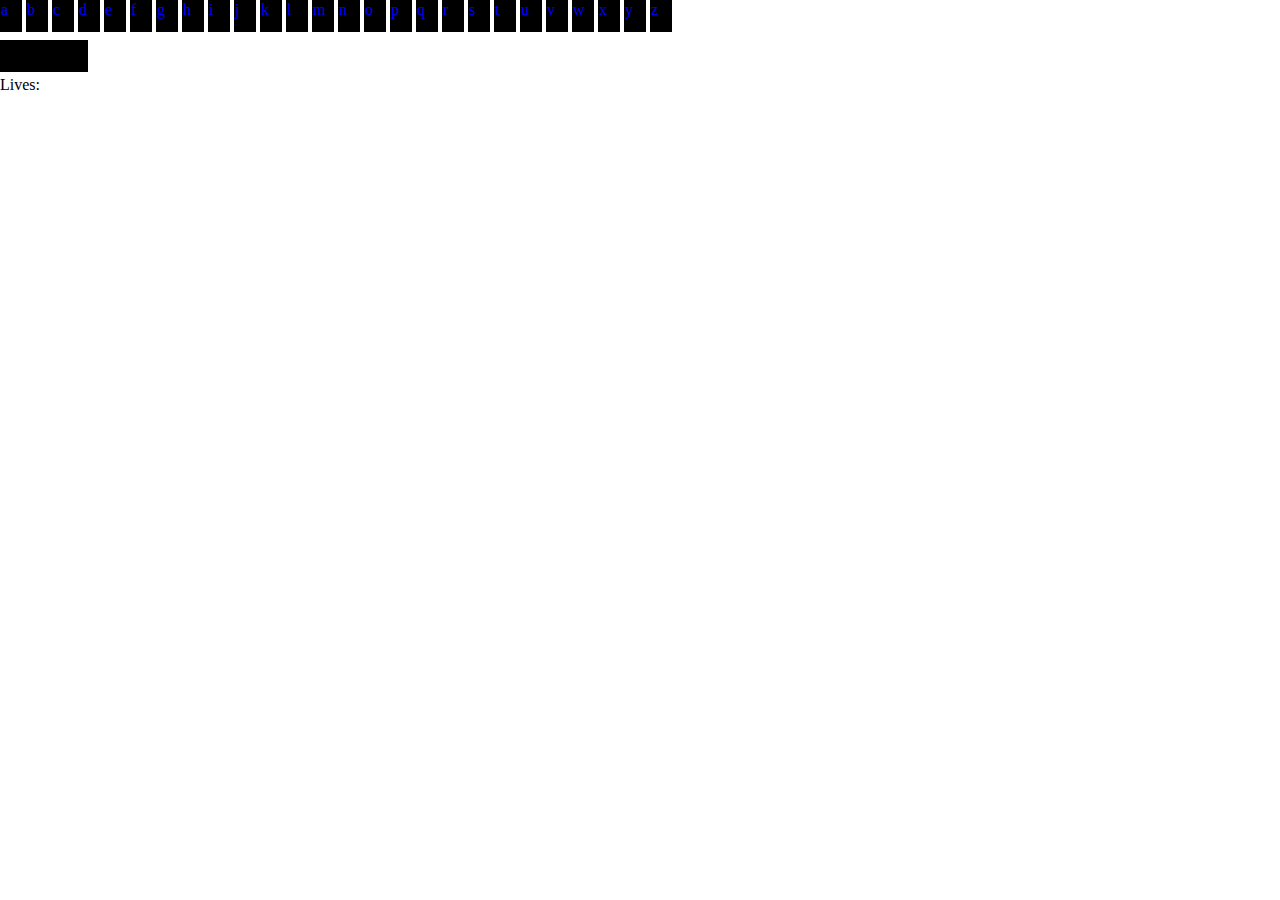
==== hangman.html @ a8489949 "tic tac toe and hangman prototypes complete" ====
<!DOCTYPE html>
<html lang="en">
<head>
    <link rel="stylesheet" type="text/css" href="./css/main.css"> 
    <meta charset="UTF-8">
    <meta name="viewport" content="width=device-width, initial-scale=1.0">
    <meta http-equiv="X-UA-Compatible" content="ie=edge">
    <title>Mini-games!</title>
    
</head>
<body>
    <div id="hang-board">
        <div class="letter-box" data-letter="a">a</div>
        <div class="letter-box" data-letter="b">b</div>
        <div class="letter-box" data-letter="c">c</div>
        <div class="letter-box" data-letter="d">d</div>
        <div class="letter-box" data-letter="e">e</div>
        <div class="letter-box" data-letter="f">f</div>
        <div class="letter-box" data-letter="g">g</div>
        <div class="letter-box" data-letter="h">h</div>
        <div class="letter-box" data-letter="i">i</div>
        <div class="letter-box" data-letter="j">j</div>
        <div class="letter-box" data-letter="k">k</div>
        <div class="letter-box" data-letter="l">l</div>
        <div class="letter-box" data-letter="m">m</div>
        <div class="letter-box" data-letter="n">n</div>
        <div class="letter-box" data-letter="o">o</div>
        <div class="letter-box" data-letter="p">p</div>
        <div class="letter-box" data-letter="q">q</div>
        <div class="letter-box" data-letter="r">r</div>
        <div class="letter-box" data-letter="s">s</div>
        <div class="letter-box" data-letter="t">t</div>
        <div class="letter-box" data-letter="u">u</div>
        <div class="letter-box" data-letter="v">v</div>
        <div class="letter-box" data-letter="w">w</div>
        <div class="letter-box" data-letter="x">x</div>
        <div class="letter-box" data-letter="y">y</div>
        <div class="letter-box" data-letter="z">z</div>
    </div>   
    <div id="guess-board"></div>
    <div>Lives:<span id="life-counter"></span></div>
    <script src="./javascript/hang.js" type="text/javascript"></script>
</body>
</html>
---- css/main.css ----
* {
     border: 0;
     padding: 0;
     margin: 0;
 }

 #board {
    width: 318px;
    height: 318px;
 }

 .tic-tac-box {
     display: inline-block;
     width: 100px;
     height: 100px;
     border: solid 1px black;
 }
 .letter-box {
     display: inline-block;
     color: blue;
     background-color: black;
     border: solid 1px black;
     height: 30px;
     width: 20px;
 }
 #hang-board {
     width: 800px;
     height: 40px;
 }
 .boardTile {
    display: inline-block;
    color: blue;
    background-color: black;
    border: solid 1px black;
    height: 30px;
    width: 20px;
 }
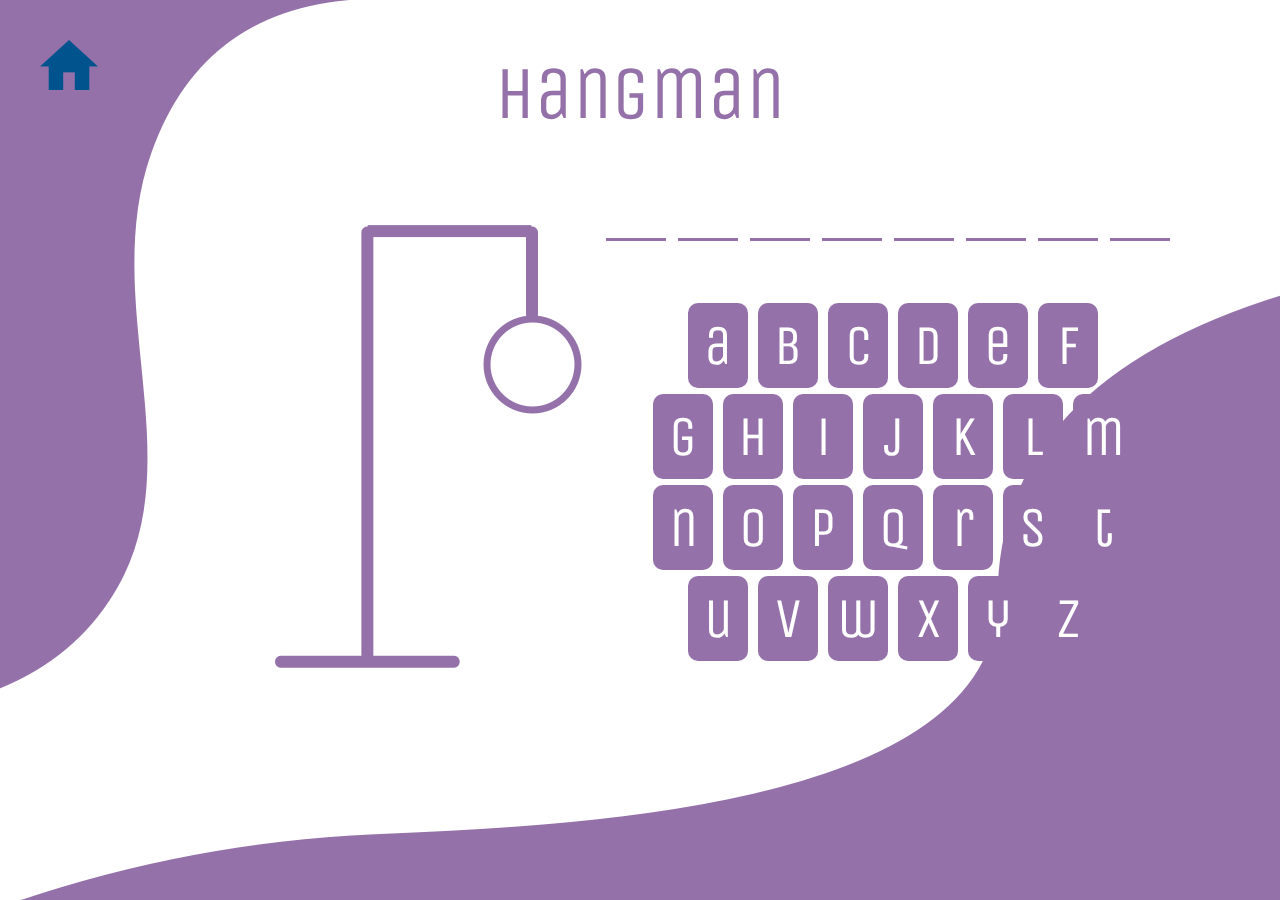
==== commit a9fa2645: "hang man styling complete, had to cheat on the letters" ====
--- a/hangman.html
+++ b/hangman.html
@@ -10,35 +10,58 @@
 </head>
 <body>
     <div id="hang-board">
-        <div class="letter-box" data-letter="a">a</div>
-        <div class="letter-box" data-letter="b">b</div>
-        <div class="letter-box" data-letter="c">c</div>
-        <div class="letter-box" data-letter="d">d</div>
-        <div class="letter-box" data-letter="e">e</div>
-        <div class="letter-box" data-letter="f">f</div>
-        <div class="letter-box" data-letter="g">g</div>
-        <div class="letter-box" data-letter="h">h</div>
-        <div class="letter-box" data-letter="i">i</div>
-        <div class="letter-box" data-letter="j">j</div>
-        <div class="letter-box" data-letter="k">k</div>
-        <div class="letter-box" data-letter="l">l</div>
-        <div class="letter-box" data-letter="m">m</div>
-        <div class="letter-box" data-letter="n">n</div>
-        <div class="letter-box" data-letter="o">o</div>
-        <div class="letter-box" data-letter="p">p</div>
-        <div class="letter-box" data-letter="q">q</div>
-        <div class="letter-box" data-letter="r">r</div>
-        <div class="letter-box" data-letter="s">s</div>
-        <div class="letter-box" data-letter="t">t</div>
-        <div class="letter-box" data-letter="u">u</div>
-        <div class="letter-box" data-letter="v">v</div>
-        <div class="letter-box" data-letter="w">w</div>
-        <div class="letter-box" data-letter="x">x</div>
-        <div class="letter-box" data-letter="y">y</div>
-        <div class="letter-box" data-letter="z">z</div>
+        <center><div id="hangman-title">Hangman</div></center>
+        <img id="gallows" src="./assets/hangman stand.png">
+        <img id="man" src="./assets/hangman 5.png">
+       <a href="index.html"> <img id="home" src="./assets/home icon.png"></a>
+        <a href="hangman.html"> <img id="hangman-restart" src="./assets/hangman restart button.png"> </a>
+        <div id="guess-board"></div>
+        <div id="win-status"></div>
+        <div id="letter-board">
+            <div>
+                <center>
+                    <div class="letter-box" data-letter="a">a</div>
+                    <div class="letter-box" data-letter="b">b</div>
+                    <div class="letter-box" data-letter="c">c</div>
+                    <div class="letter-box" data-letter="d">d</div>
+                    <div class="letter-box" data-letter="e">e</div>
+                    <div class="letter-box" data-letter="f">f</div>
+                </center>
+            </div>
+            <div>
+                <center>
+                    <div class="letter-box" data-letter="g">g</div>
+                    <div class="letter-box" data-letter="h">h</div>
+                    <div class="letter-box" data-letter="i">i</div>
+                    <div class="letter-box" data-letter="j">j</div>
+                    <div class="letter-box" data-letter="k">k</div>
+                    <div class="letter-box" data-letter="l">l</div>
+                    <div class="letter-box" data-letter="m">m</div>
+                </center>
+            </div>
+            <div>
+                <center>
+                    <div class="letter-box" data-letter="n">n</div>
+                    <div class="letter-box" data-letter="o">o</div>
+                    <div class="letter-box" data-letter="p">p</div>
+                    <div class="letter-box" data-letter="q">q</div>
+                    <div class="letter-box" data-letter="r">r</div>
+                    <div class="letter-box" data-letter="s">s</div>
+                    <div class="letter-box" data-letter="t">t</div>
+                </center>
+            </div>
+            <div>
+                <center>
+                    <div class="letter-box" data-letter="u">u</div>
+                    <div class="letter-box" data-letter="v">v</div>
+                    <div class="letter-box" data-letter="w">w</div>
+                    <div class="letter-box" data-letter="x">x</div>
+                    <div class="letter-box" data-letter="y">y</div>
+                    <div class="letter-box" data-letter="z">z</div>
+                </center>
+            </div>
+        </div>
     </div>   
-    <div id="guess-board"></div>
-    <div>Lives:<span id="life-counter"></span></div>
     <script src="./javascript/hang.js" type="text/javascript"></script>
 </body>
 </html>--- a/css/main.css
+++ b/css/main.css
@@ -2,8 +2,18 @@
      border: 0;
      padding: 0;
      margin: 0;
- }
+}
 
+@font-face {
+    font-family: "font";
+    src: url("../assets/font.ttf");
+    }
+
+body {
+    height: 100vh;  
+    width: 100vw;
+    
+}
  #board {
     width: 318px;
     height: 318px;
@@ -17,21 +27,152 @@
  }
  .letter-box {
      display: inline-block;
-     color: blue;
-     background-color: black;
-     border: solid 1px black;
-     height: 30px;
-     width: 20px;
+     color: white;
+     background-color: #9471A9;
+     height: 75px;
+     width: 60px;
+     border-radius: 10px 10px 10px 10px;
+     margin-left: 3px;
+     margin-right:3px;
+     margin-top: 3px;
+     margin-bottom: 3px;
+     font-family: "font";
+     font-size: 42pt;
+     padding-top: 10px;
+ }
+ #letter-board {
+     position: absolute;
+     top: 300px;
+     left:650px;
  }
  #hang-board {
-     width: 800px;
-     height: 40px;
+     background: url("../assets/hangman bg.png") 100%;
+     width: 100%;
+     height: 100%;
  }
+ #gallows {
+     position: absolute;
+     top: 225px;
+     left: 275px;
+ }
+ #man {
+    position: absolute;
+    top: 315px;
+    left:480px;
+}
+#guess-board {
+    position: absolute;
+    top: 150px;
+    left: 600px;
+}
+#hangman-restart {
+        display: none;
+        position: absolute;
+        bottom: 60px;
+        right: 60px;
+}
+#hangman-title{
+    font-family: "font";
+    font-size: 56pt;
+    padding-top: 50px;
+    color: #9471A9;
+}
+#win-status {
+    position: absolute;
+    font-family: "font";
+    right: 35px;
+    bottom: 200px;
+    font-size: 42pt;
+    color: white;
+}
  .boardTile {
     display: inline-block;
-    color: blue;
-    background-color: black;
-    border: solid 1px black;
-    height: 30px;
-    width: 20px;
- }+    color: white;
+    border-bottom: solid #9471A9 3px; 
+    height: 75px;
+    width: 60px;
+    margin-left: 6px;
+    margin-right:6px;
+    margin-top: 3px;
+    margin-bottom: 3px;
+    font-family: "font";
+    font-size: 42pt;
+    padding-top: 10px;
+ }
+ #memory-restart {
+    position: absolute;
+    bottom: 60px;
+    right: 60px;
+}
+ /* matching game */
+ .match-card {
+    display: inline-block;
+    background-color: white;
+    margin-top:10px;
+    margin-bottom: 10px;
+    margin-left: 10px;
+    margin-right:10px;
+ }
+ #match-board {
+     background: url("../assets/memory game bg.png") 100%;
+     height: 100%;
+     width: 100%;
+ }
+ #memory-title{
+    font-family: "font";
+    font-size: 56pt;
+    padding-top: 50px;
+    color: #489CCA;
+}
+#timer {
+    font-family: "font";
+    font-size: 16pt;
+    padding-top: 10px;
+    color: #489CCA;
+}
+#top-row {
+    padding-top: 30px;
+}
+#home {
+    position: absolute;
+    top: 40px;
+    left: 40px;
+}
+#memory-restart {
+    position: absolute;
+    bottom: 60px;
+    right: 60px;
+    display: none;
+}
+#win-announce {
+    position: absolute;
+    bottom: 200px;
+    right: 70px;
+    font-family: "font";
+    font-size: 42pt;
+    color: white;
+}
+/* landing page */
+
+ #landing-main-container {
+    background-color: transparent;
+    height: 100%;
+    width: 100%;
+    background: url("../assets/homeScreen.png") 100%;
+ }
+ 
+ #title{
+        font-family: "font";
+        font-size: 56pt;
+        padding-top: 80px;
+        color: #00538C;
+ 
+ }
+
+ #card-container {
+    margin-top: 50px;
+}
+.cards {
+    margin-right:20px;
+    margin-left:20px;
+}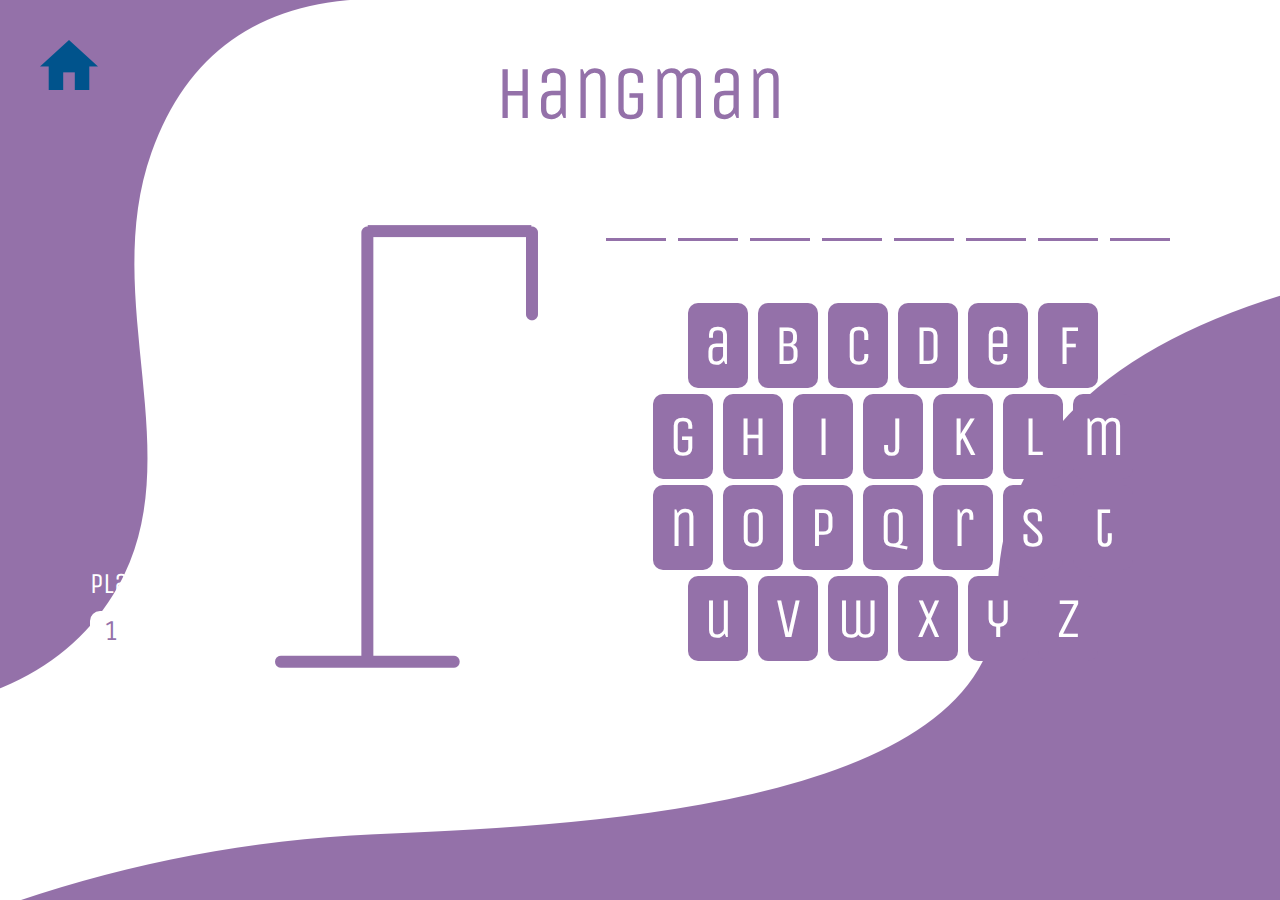
==== commit 9b7d308b: "added 2 player function to hangman, and favicons" ====
--- a/hangman.html
+++ b/hangman.html
@@ -1,6 +1,7 @@
 <!DOCTYPE html>
 <html lang="en">
 <head>
+    <link rel="shortcut icon" type="image/png" href="./assets/favicon.png"/>
     <link rel="stylesheet" type="text/css" href="./css/main.css"> 
     <meta charset="UTF-8">
     <meta name="viewport" content="width=device-width, initial-scale=1.0">
@@ -10,6 +11,19 @@
 </head>
 <body>
     <div id="hang-board">
+            <div id="turn-container-hang">
+                    <div id="players-text">Players</div>
+                    <div id="player-card-container-hang">
+                        <div id="hang-player-one-card" data-players="1">1</div>
+                        <div class="mid-card"></div>
+                        <div id="hang-player-two-card" data-players="2">2</div>
+                    </div>
+            </div>
+            <div id="input-container"><center>Secret Word:</center>
+                <div class="mid-card"></div>
+                <input type="text" id="input-word">
+                <center><div id="enter-button">Enter</div></center>
+            </div>
         <center><div id="hangman-title">Hangman</div></center>
         <img id="gallows" src="./assets/hangman stand.png">
         <img id="man" src="./assets/hangman 5.png">
--- a/css/main.css
+++ b/css/main.css
@@ -15,16 +15,105 @@
     
 }
  #board {
-    width: 318px;
-    height: 318px;
- }
-
- .tic-tac-box {
-     display: inline-block;
-     width: 100px;
-     height: 100px;
-     border: solid 1px black;
- }
+    position: absolute;
+    width: 425px;
+    height: 431px;
+    background: url('../assets/tic tac toe board.png') 100%;
+    position: absolute;
+    margin-top: 225px;
+    margin-left: 500px;
+ }
+ #box00 {
+    position:absolute;
+    top: 15px;
+    left: 15px;
+    z-index: 99;
+ }
+ #box01 {
+    position:absolute;
+    top: 15px;
+    left: 170px;
+    z-index: 99;
+ }
+ #box02 {
+    position:absolute;
+    top: 15px;
+    left: 325px;
+    z-index: 99;
+ }
+ #box10 {
+    position:absolute;
+    top: 175px;
+    left: 15px;
+    z-index: 99;
+ }
+ #box11 {
+    position:absolute;
+    top: 175px;
+    left: 170px;
+    z-index: 99;
+ }
+ #box12 {
+    position:absolute;
+    top: 175px;
+    left: 325px;
+    z-index: 99;
+ }
+ #box20 {
+    position:absolute;
+    top: 325px;
+    left: 15px;
+    z-index: 99;
+ }
+ #box21 {
+    position:absolute;
+    top: 325px;
+    left: 170px;
+    z-index: 99;
+}
+ #box22 {
+    position:absolute;
+    top: 325px;
+    left: 325px;
+    z-index: 99;
+ }
+ #tictac-title{
+    font-family: "font";
+    font-size: 56pt;
+    padding-top: 50px;
+    color: #61AB67;
+}
+ #tic-tac-main {
+     height: 100%;
+     width: 100%;
+     background: url('../assets/tic tac toe bg.png') 100%;
+ }
+ #tictac-restart {
+    position: absolute;
+    bottom: 60px;
+    right: 60px;
+    display: none;
+}
+#tac-win {
+    position: absolute;
+    font-family: "font";
+    right: 250px;
+    bottom: 50px;
+    font-size: 42pt;
+    color: white;
+}
+#tictac-board {
+    position: absolute;
+    margin-top: 65px;
+    margin-left: -210px;
+}
+#turn-indicator {
+    font-family: "font";
+    font-size: 16pt;
+    padding-top: 20px;
+    color: #61AB67;
+}
+ /* hang man styling */
  .letter-box {
      display: inline-block;
      color: white;
@@ -59,6 +148,7 @@
     position: absolute;
     top: 315px;
     left:480px;
+    display: none;
 }
 #guess-board {
     position: absolute;
@@ -99,10 +189,70 @@
     font-size: 42pt;
     padding-top: 10px;
  }
+ input:focus, textarea:focus {
+    outline: none;
+}
  #memory-restart {
     position: absolute;
     bottom: 60px;
     right: 60px;
+}
+#turn-container-hang {
+    position: absolute;
+    bottom: 250px;
+    left: 90px;
+    display: flex;
+    flex-direction: column;
+}
+
+#hang-player-one-card {
+ flex: 3;
+ margin-top: 10px;
+ border: solid white 2px;
+ color: #9471A9;
+ padding-left: 12px;
+ font-size: 22pt;
+ font-family: "font";
+ border-radius: 10px 10px 10px 10px;
+ background-color: white;
+}
+
+#hang-player-two-card {
+flex: 3;
+margin-top: 10px;
+border: solid white 2px;
+color: white;
+padding-left: 12px;
+font-size: 22pt;
+font-family: "font";
+border-radius: 10px 10px 10px 10px;
+}
+
+#player-card-container-hang {
+    display: flex;
+    z-index: 99;
+}
+#input-container {
+    font-family: "font";
+    border-radius: 10px 10px 10px 10px;
+    font-size: 22pt;
+    position: absolute;
+    top: 350px;
+    left: 20px;
+    color: white;
+    display: none;
+}
+#input-word {
+    font-family: "font";
+    border-radius: 10px 10px 10px 10px;
+    padding-left: 12px;
+    font-size: 16pt;
+    color: #9471A9;
+}
+#enter-button{
+    color:white;
+    border: solid 3px white;
+    border-radius: 10px 10px 10px 10px;
 }
  /* matching game */
  .match-card {
@@ -152,6 +302,84 @@
     font-size: 42pt;
     color: white;
 }
+#turn-container {
+    position: absolute;
+    bottom: 90px;
+    left: 90px;
+    display: flex;
+    flex-direction: column;
+}
+#players-text {
+font-family: "font";
+font-size: 22pt;
+color:white;
+}
+#match-player-one-card {
+ flex: 3;
+ margin-top: 10px;
+ border: solid white 2px;
+ color: #489CCA;
+ padding-left: 12px;
+ font-size: 22pt;
+ font-family: "font";
+ border-radius: 10px 10px 10px 10px;
+ background-color: white;
+}
+.mid-card {
+    flex: 1;
+}
+#match-player-two-card {
+flex: 3;
+margin-top: 10px;
+border: solid white 2px;
+color: white;
+padding-left: 12px;
+font-size: 22pt;
+font-family: "font";
+border-radius: 10px 10px 10px 10px;
+}
+#player-card-container-match {
+    display: flex;
+    z-index: 99;
+}
+#score-container {
+    position: absolute;
+    flex-direction: column;
+    bottom: 100px;
+    left: 300px;
+    display: none;
+} 
+#player-one-time {
+    display: flex;
+    
+}
+#player-one-label {
+    flex: 2;
+    font-size: 22pt;
+    font-family: "font";
+    color: #489CCA;
+}
+#player-one-seconds {
+    flex: 1;
+    font-size: 22pt;
+    font-family: "font";
+    color: #489CCA;
+}
+#player-two-time {
+    display: flex;
+    font-size: 22pt;
+    font-family: "font";
+    color: #489CCA;
+}
+#player-two-label {
+    flex: 2;
+    font-size: 22pt;
+    font-family: "font";
+    color: #489CCA;
+}
+#player-two-seconds {
+    flex: 1;
+}
 /* landing page */
 
  #landing-main-container {
